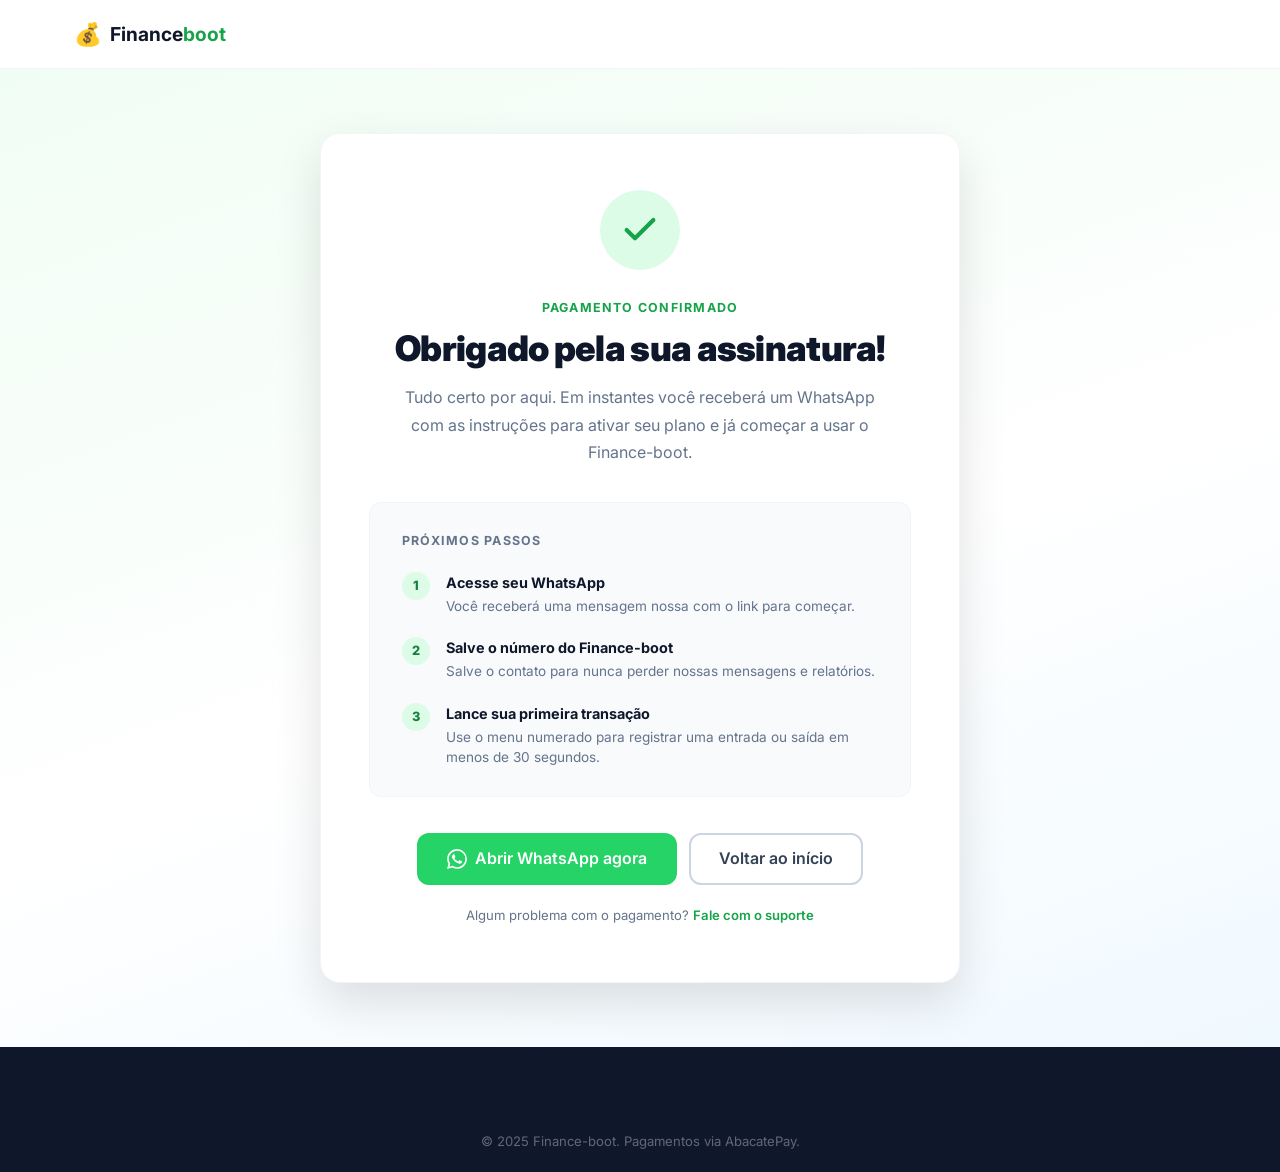
==== obrigado.html @ 18635891 "first commit" ====
<!DOCTYPE html>
<html lang="pt-BR">
<head>
  <meta charset="UTF-8" />
  <meta name="viewport" content="width=device-width, initial-scale=1.0" />
  <title>Compra confirmada — Finance-boot</title>
  <meta name="robots" content="noindex, nofollow" />
  <link rel="preconnect" href="https://fonts.googleapis.com" />
  <link rel="preconnect" href="https://fonts.gstatic.com" crossorigin />
  <link href="https://fonts.googleapis.com/css2?family=Inter:wght@400;500;600;700;800;900&display=swap" rel="stylesheet" />
  <link rel="stylesheet" href="style.css" />
</head>
<body>

  <!-- ========== NAVBAR ========== -->
  <header class="navbar">
    <div class="container navbar__inner">
      <a href="index.html" class="navbar__logo">
        <span class="logo-icon">💰</span>
        <span>Finance<strong>boot</strong></span>
      </a>
    </div>
  </header>

  <main class="thankyou-main">
    <div class="container">

      <!-- ========== SUCCESS CARD ========== -->
      <div class="thankyou-card">

        <div class="thankyou-icon">
          <div class="thankyou-icon__circle">
            <svg width="40" height="40" viewBox="0 0 24 24" fill="none" stroke="currentColor" stroke-width="2.5" stroke-linecap="round" stroke-linejoin="round">
              <polyline points="20 6 9 17 4 12"></polyline>
            </svg>
          </div>
        </div>

        <p class="thankyou-label">Pagamento confirmado</p>
        <h1 class="thankyou-title">Obrigado pela sua assinatura!</h1>
        <p class="thankyou-desc">
          Tudo certo por aqui. Em instantes você receberá um WhatsApp com as instruções para ativar seu plano e já começar a usar o Finance-boot.
        </p>

        <!-- ========== NEXT STEPS ========== -->
        <div class="next-steps">
          <p class="next-steps__title">Próximos passos</p>
          <div class="next-steps__list">
            <div class="next-step">
              <div class="next-step__num">1</div>
              <div class="next-step__text">
                <strong>Acesse seu WhatsApp</strong>
                <span>Você receberá uma mensagem nossa com o link para começar.</span>
              </div>
            </div>
            <div class="next-step">
              <div class="next-step__num">2</div>
              <div class="next-step__text">
                <strong>Salve o número do Finance-boot</strong>
                <span>Salve o contato para nunca perder nossas mensagens e relatórios.</span>
              </div>
            </div>
            <div class="next-step">
              <div class="next-step__num">3</div>
              <div class="next-step__text">
                <strong>Lance sua primeira transação</strong>
                <span>Use o menu numerado para registrar uma entrada ou saída em menos de 30 segundos.</span>
              </div>
            </div>
          </div>
        </div>

        <!-- ========== CTA ========== -->
        <div class="thankyou-actions">
          <a href="https://wa.me/5500000000000?text=Oi%2C+acabei+de+assinar+o+Finance-boot%21" target="_blank" class="btn btn--whatsapp btn--lg">
            <svg width="20" height="20" viewBox="0 0 24 24" fill="currentColor"><path d="M17.472 14.382c-.297-.149-1.758-.867-2.03-.967-.273-.099-.471-.148-.67.15-.197.297-.767.966-.94 1.164-.173.199-.347.223-.644.075-.297-.15-1.255-.463-2.39-1.475-.883-.788-1.48-1.761-1.653-2.059-.173-.297-.018-.458.13-.606.134-.133.298-.347.446-.52.149-.174.198-.298.298-.497.099-.198.05-.371-.025-.52-.075-.149-.669-1.612-.916-2.207-.242-.579-.487-.5-.669-.51-.173-.008-.371-.01-.57-.01-.198 0-.52.074-.792.372-.272.297-1.04 1.016-1.04 2.479 0 1.462 1.065 2.875 1.213 3.074.149.198 2.096 3.2 5.077 4.487.709.306 1.262.489 1.694.625.712.227 1.36.195 1.871.118.571-.085 1.758-.719 2.006-1.413.248-.694.248-1.289.173-1.413-.074-.124-.272-.198-.57-.347m-5.421 7.403h-.004a9.87 9.87 0 01-5.031-1.378l-.361-.214-3.741.982.998-3.648-.235-.374a9.86 9.86 0 01-1.51-5.26c.001-5.45 4.436-9.884 9.888-9.884 2.64 0 5.122 1.03 6.988 2.898a9.825 9.825 0 012.893 6.994c-.003 5.45-4.437 9.884-9.885 9.884m8.413-18.297A11.815 11.815 0 0012.05 0C5.495 0 .16 5.335.157 11.892c0 2.096.547 4.142 1.588 5.945L.057 24l6.305-1.654a11.882 11.882 0 005.683 1.448h.005c6.554 0 11.89-5.335 11.893-11.893a11.821 11.821 0 00-3.48-8.413z"/></svg>
            Abrir WhatsApp agora
          </a>
          <a href="index.html" class="btn btn--ghost btn--lg">Voltar ao início</a>
        </div>

        <p class="thankyou-help">
          Algum problema com o pagamento? <a href="https://wa.me/5500000000000?text=Preciso+de+ajuda+com+minha+assinatura" target="_blank">Fale com o suporte</a>
        </p>

      </div>

    </div>
  </main>

  <!-- ========== FOOTER ========== -->
  <footer class="footer">
    <div class="footer__bottom">
      <p>© 2025 Finance-boot. Pagamentos via AbacatePay.</p>
    </div>
  </footer>

  <script src="script.js"></script>
</body>
</html>
---- style.css ----
/* ============================================================
   Finance-boot — Landing Page Styles
   ============================================================ */

/* ---------- Reset & Base ---------- */
*, *::before, *::after { box-sizing: border-box; margin: 0; padding: 0; }

:root {
  --green:        #25D366;
  --green-dark:   #128C7E;
  --green-light:  #dcfce7;
  --primary:      #16a34a;
  --primary-dark: #15803d;
  --dark:         #0f172a;
  --dark-2:       #1e293b;
  --gray-700:     #334155;
  --gray-500:     #64748b;
  --gray-300:     #cbd5e1;
  --gray-100:     #f1f5f9;
  --gray-50:      #f8fafc;
  --white:        #ffffff;
  --gold:         #f59e0b;
  --radius-sm:    6px;
  --radius:       12px;
  --radius-lg:    20px;
  --shadow-sm:    0 1px 3px rgba(0,0,0,.08), 0 1px 2px rgba(0,0,0,.06);
  --shadow:       0 4px 16px rgba(0,0,0,.08);
  --shadow-lg:    0 20px 48px rgba(0,0,0,.12);
  --font:         'Inter', system-ui, -apple-system, sans-serif;
  --transition:   .2s ease;
}

html { scroll-behavior: smooth; font-size: 16px; }

body {
  font-family: var(--font);
  color: var(--dark);
  background: var(--white);
  line-height: 1.6;
  -webkit-font-smoothing: antialiased;
}

img { max-width: 100%; display: block; }
a { text-decoration: none; color: inherit; }

/* ---------- Container ---------- */
.container {
  width: 100%;
  max-width: 1180px;
  margin: 0 auto;
  padding: 0 24px;
}

/* ---------- Buttons ---------- */
.btn {
  display: inline-flex;
  align-items: center;
  gap: 8px;
  padding: 12px 24px;
  border-radius: var(--radius);
  font-family: var(--font);
  font-size: .95rem;
  font-weight: 600;
  cursor: pointer;
  transition: all var(--transition);
  border: 2px solid transparent;
  white-space: nowrap;
  line-height: 1.2;
}

.btn--primary {
  background: var(--primary);
  color: var(--white);
  border-color: var(--primary);
}
.btn--primary:hover { background: var(--primary-dark); border-color: var(--primary-dark); transform: translateY(-1px); box-shadow: 0 4px 12px rgba(22,163,74,.35); }

.btn--whatsapp {
  background: var(--green);
  color: var(--white);
  border-color: var(--green);
}
.btn--whatsapp:hover { background: var(--green-dark); border-color: var(--green-dark); transform: translateY(-1px); box-shadow: 0 4px 16px rgba(37,211,102,.4); }

.btn--outline {
  background: transparent;
  color: var(--primary);
  border-color: var(--primary);
}
.btn--outline:hover { background: var(--green-light); transform: translateY(-1px); }

.btn--ghost {
  background: transparent;
  color: var(--gray-700);
  border-color: var(--gray-300);
}
.btn--ghost:hover { background: var(--gray-100); }

.btn--lg { padding: 14px 28px; font-size: 1rem; }
.btn--xl { padding: 18px 40px; font-size: 1.1rem; border-radius: var(--radius-lg); }
.btn--full { width: 100%; justify-content: center; }

/* ---------- Navbar ---------- */
.navbar {
  position: sticky;
  top: 0;
  z-index: 100;
  background: rgba(255,255,255,.92);
  backdrop-filter: blur(12px);
  -webkit-backdrop-filter: blur(12px);
  border-bottom: 1px solid var(--gray-100);
}

.navbar__inner {
  display: flex;
  align-items: center;
  height: 68px;
  gap: 32px;
}

.navbar__logo {
  display: flex;
  align-items: center;
  gap: 8px;
  font-size: 1.2rem;
  font-weight: 700;
  color: var(--dark);
  flex-shrink: 0;
}
.navbar__logo strong { color: var(--primary); }
.logo-icon { font-size: 1.4rem; }

.navbar__links {
  display: flex;
  align-items: center;
  gap: 4px;
  margin-left: auto;
}
.navbar__links a {
  padding: 8px 14px;
  border-radius: var(--radius-sm);
  font-size: .9rem;
  font-weight: 500;
  color: var(--gray-700);
  transition: all var(--transition);
}
.navbar__links a:hover { background: var(--gray-100); color: var(--dark); }

.navbar__cta { margin-left: 8px; padding: 10px 20px; font-size: .9rem; }

.navbar__burger {
  display: none;
  flex-direction: column;
  gap: 5px;
  background: none;
  border: none;
  cursor: pointer;
  padding: 4px;
  margin-left: auto;
}
.navbar__burger span {
  display: block;
  width: 22px;
  height: 2px;
  background: var(--dark);
  border-radius: 2px;
  transition: all var(--transition);
}

.navbar__mobile {
  display: none;
  flex-direction: column;
  padding: 16px 24px 20px;
  gap: 4px;
  border-top: 1px solid var(--gray-100);
}
.navbar__mobile a {
  padding: 10px 14px;
  border-radius: var(--radius-sm);
  font-weight: 500;
  color: var(--gray-700);
}
.navbar__mobile a:hover { background: var(--gray-100); }
.navbar__mobile .btn { margin-top: 8px; justify-content: center; }
.navbar__mobile.open { display: flex; }

/* ---------- Hero ---------- */
.hero {
  padding: 80px 0 100px;
  background: linear-gradient(160deg, #f0fdf4 0%, #ffffff 55%, #f0f9ff 100%);
  overflow: hidden;
}

.hero__inner {
  display: grid;
  grid-template-columns: 1fr 1fr;
  gap: 64px;
  align-items: center;
}

.hero__badge {
  display: inline-flex;
  align-items: center;
  gap: 8px;
  background: var(--green-light);
  color: var(--primary-dark);
  padding: 6px 14px;
  border-radius: 100px;
  font-size: .82rem;
  font-weight: 600;
  margin-bottom: 24px;
}
.badge-dot {
  width: 7px;
  height: 7px;
  border-radius: 50%;
  background: var(--green);
  animation: pulse 2s infinite;
}
@keyframes pulse {
  0%, 100% { opacity: 1; }
  50% { opacity: .4; }
}

.hero__headline {
  font-size: clamp(2rem, 4vw, 3.25rem);
  font-weight: 900;
  line-height: 1.1;
  letter-spacing: -.02em;
  margin-bottom: 20px;
  color: var(--dark);
}
.highlight {
  color: var(--green);
  position: relative;
}

.hero__sub {
  font-size: 1.1rem;
  color: var(--gray-700);
  line-height: 1.7;
  margin-bottom: 36px;
  max-width: 520px;
}

.hero__actions {
  display: flex;
  gap: 12px;
  flex-wrap: wrap;
  margin-bottom: 20px;
}

.hero__proof {
  font-size: .82rem;
  color: var(--gray-500);
}

/* ---- Chat Mockup ---- */
.hero__visual {
  display: flex;
  justify-content: center;
  align-items: flex-start;
}

.chat-mockup {
  background: var(--white);
  border-radius: 20px;
  box-shadow: var(--shadow-lg);
  overflow: hidden;
  width: 100%;
  max-width: 380px;
  border: 1px solid var(--gray-100);
  animation: floatUp 6s ease-in-out infinite;
}
@keyframes floatUp {
  0%, 100% { transform: translateY(0); }
  50% { transform: translateY(-8px); }
}

.chat-mockup__header {
  background: var(--green-dark);
  color: var(--white);
  padding: 14px 18px;
  display: flex;
  align-items: center;
  gap: 12px;
}
.chat-avatar {
  width: 38px;
  height: 38px;
  background: rgba(255,255,255,.2);
  border-radius: 50%;
  display: flex;
  align-items: center;
  justify-content: center;
  font-size: 1.2rem;
  flex-shrink: 0;
}
.chat-mockup__header strong { display: block; font-size: .95rem; }
.online-dot { font-size: .72rem; opacity: .85; }

.chat-mockup__body {
  padding: 16px;
  display: flex;
  flex-direction: column;
  gap: 10px;
  background: #e5ddd5;
  max-height: 420px;
  overflow-y: auto;
}

.chat-bubble {
  max-width: 88%;
  padding: 10px 14px;
  border-radius: 12px;
  font-size: .82rem;
  line-height: 1.5;
}
.chat-bubble.bot {
  background: var(--white);
  align-self: flex-start;
  border-bottom-left-radius: 4px;
  box-shadow: 0 1px 3px rgba(0,0,0,.1);
}
.chat-bubble.user {
  background: #dcf8c6;
  align-self: flex-end;
  border-bottom-right-radius: 4px;
  box-shadow: 0 1px 3px rgba(0,0,0,.1);
}

/* ---------- Sections ---------- */
.section { padding: 96px 0; }
.section--alt { background: var(--gray-50); }

.section-header {
  text-align: center;
  margin-bottom: 56px;
}
.section-label {
  display: inline-block;
  font-size: .8rem;
  font-weight: 700;
  text-transform: uppercase;
  letter-spacing: .1em;
  color: var(--primary);
  margin-bottom: 12px;
}
.section-title {
  font-size: clamp(1.6rem, 3vw, 2.4rem);
  font-weight: 800;
  line-height: 1.2;
  letter-spacing: -.02em;
  color: var(--dark);
  margin-bottom: 16px;
}
.section-desc {
  font-size: 1.05rem;
  color: var(--gray-500);
  max-width: 560px;
  margin: 0 auto;
  line-height: 1.7;
}

/* ---------- Steps ---------- */
.steps {
  display: flex;
  align-items: flex-start;
  gap: 0;
  justify-content: center;
  flex-wrap: wrap;
}

.step {
  flex: 1;
  min-width: 200px;
  max-width: 280px;
  text-align: center;
  padding: 32px 24px;
  background: var(--white);
  border-radius: var(--radius-lg);
  box-shadow: var(--shadow-sm);
  border: 1px solid var(--gray-100);
  transition: all var(--transition);
}
.step:hover { box-shadow: var(--shadow); transform: translateY(-4px); }

.step__number {
  font-size: .72rem;
  font-weight: 800;
  color: var(--primary);
  letter-spacing: .1em;
  margin-bottom: 8px;
}
.step__icon {
  font-size: 2.4rem;
  margin-bottom: 16px;
}
.step h3 {
  font-size: 1.05rem;
  font-weight: 700;
  margin-bottom: 10px;
  color: var(--dark);
}
.step p { font-size: .88rem; color: var(--gray-500); line-height: 1.6; }

.step__arrow {
  font-size: 1.5rem;
  color: var(--gray-300);
  padding: 0 8px;
  align-self: center;
  flex-shrink: 0;
}

/* ---------- Features Grid ---------- */
.features-grid {
  display: grid;
  grid-template-columns: repeat(auto-fill, minmax(260px, 1fr));
  gap: 20px;
}

.feature-card {
  padding: 28px 24px;
  background: var(--white);
  border: 1px solid var(--gray-100);
  border-radius: var(--radius-lg);
  transition: all var(--transition);
}
.feature-card:hover {
  box-shadow: var(--shadow);
  border-color: var(--green-light);
  transform: translateY(-3px);
}
.feature-card__icon { font-size: 2rem; margin-bottom: 14px; }
.feature-card h3 { font-size: 1rem; font-weight: 700; margin-bottom: 8px; color: var(--dark); }
.feature-card p { font-size: .875rem; color: var(--gray-500); line-height: 1.6; }

/* ---------- Pricing ---------- */
.pricing-grid {
  display: grid;
  grid-template-columns: repeat(3, 1fr);
  gap: 24px;
  align-items: start;
}

.pricing-card {
  background: var(--white);
  border: 2px solid var(--gray-100);
  border-radius: var(--radius-lg);
  padding: 32px;
  position: relative;
  transition: all var(--transition);
}
.pricing-card:hover { box-shadow: var(--shadow); }

.pricing-card--featured {
  border-color: var(--green);
  box-shadow: 0 8px 32px rgba(37,211,102,.15);
  transform: scale(1.03);
}
.pricing-card--featured:hover { box-shadow: 0 12px 40px rgba(37,211,102,.25); }

.pricing-card__badge {
  position: absolute;
  top: -14px;
  left: 50%;
  transform: translateX(-50%);
  background: var(--green);
  color: var(--white);
  font-size: .75rem;
  font-weight: 700;
  padding: 4px 16px;
  border-radius: 100px;
  white-space: nowrap;
}

.pricing-card__header { margin-bottom: 28px; }
.pricing-card__name {
  font-size: .8rem;
  font-weight: 700;
  text-transform: uppercase;
  letter-spacing: .08em;
  color: var(--gray-500);
  margin-bottom: 12px;
}
.pricing-card__price {
  display: flex;
  align-items: baseline;
  gap: 4px;
  margin-bottom: 10px;
}
.price {
  font-size: 2.4rem;
  font-weight: 900;
  color: var(--dark);
  letter-spacing: -.03em;
}
.price-period { font-size: .9rem; color: var(--gray-500); }
.pricing-card__desc { font-size: .85rem; color: var(--gray-500); line-height: 1.5; }

.pricing-card__features {
  list-style: none;
  margin-bottom: 28px;
  display: flex;
  flex-direction: column;
  gap: 10px;
}
.pricing-card__features li {
  display: flex;
  align-items: flex-start;
  gap: 10px;
  font-size: .875rem;
  color: var(--gray-700);
  line-height: 1.4;
}
.pricing-card__features li.disabled { color: var(--gray-300); }
.check { color: var(--primary); font-weight: 700; flex-shrink: 0; }
.cross { color: var(--gray-300); flex-shrink: 0; }

.pricing-note {
  text-align: center;
  font-size: .85rem;
  color: var(--gray-500);
  margin-top: 32px;
}

/* ---------- Testimonials ---------- */
.testimonials-grid {
  display: grid;
  grid-template-columns: repeat(3, 1fr);
  gap: 24px;
}

.testimonial {
  background: var(--white);
  border: 1px solid var(--gray-100);
  border-radius: var(--radius-lg);
  padding: 28px;
  transition: all var(--transition);
}
.testimonial:hover { box-shadow: var(--shadow); transform: translateY(-3px); }

.testimonial__stars {
  color: var(--gold);
  font-size: 1rem;
  margin-bottom: 12px;
  letter-spacing: 2px;
}
.testimonial p {
  font-size: .9rem;
  color: var(--gray-700);
  line-height: 1.7;
  margin-bottom: 20px;
  font-style: italic;
}
.testimonial__author {
  display: flex;
  align-items: center;
  gap: 12px;
}
.testimonial__avatar {
  width: 38px;
  height: 38px;
  background: var(--green-light);
  color: var(--primary-dark);
  border-radius: 50%;
  display: flex;
  align-items: center;
  justify-content: center;
  font-weight: 800;
  font-size: 1rem;
  flex-shrink: 0;
}
.testimonial__author strong { display: block; font-size: .9rem; color: var(--dark); }
.testimonial__author span { font-size: .78rem; color: var(--gray-500); }

/* ---------- FAQ ---------- */
.faq-list {
  max-width: 720px;
  margin: 0 auto;
  display: flex;
  flex-direction: column;
  gap: 8px;
}

.faq-item {
  background: var(--white);
  border: 1px solid var(--gray-100);
  border-radius: var(--radius);
  overflow: hidden;
}

.faq-question {
  width: 100%;
  display: flex;
  align-items: center;
  justify-content: space-between;
  gap: 16px;
  padding: 20px 24px;
  background: none;
  border: none;
  font-family: var(--font);
  font-size: .95rem;
  font-weight: 600;
  color: var(--dark);
  cursor: pointer;
  text-align: left;
  transition: all var(--transition);
}
.faq-question:hover { background: var(--gray-50); }

.faq-icon {
  font-size: 1.3rem;
  font-weight: 400;
  color: var(--primary);
  flex-shrink: 0;
  transition: transform var(--transition);
}
.faq-item.open .faq-icon { transform: rotate(45deg); }

.faq-answer {
  display: none;
  padding: 0 24px 20px;
}
.faq-item.open .faq-answer { display: block; }
.faq-answer p {
  font-size: .9rem;
  color: var(--gray-700);
  line-height: 1.7;
}

/* ---------- CTA Final ---------- */
.cta-final {
  background: linear-gradient(135deg, var(--dark) 0%, var(--dark-2) 100%);
  padding: 100px 0;
  text-align: center;
}

.cta-final__inner h2 {
  font-size: clamp(1.8rem, 3.5vw, 2.6rem);
  font-weight: 900;
  color: var(--white);
  letter-spacing: -.02em;
  margin-bottom: 16px;
  line-height: 1.2;
}
.cta-final__inner p {
  font-size: 1.1rem;
  color: rgba(255,255,255,.7);
  margin-bottom: 36px;
}
.cta-final__note {
  margin-top: 20px !important;
  font-size: .85rem !important;
  color: rgba(255,255,255,.5) !important;
  margin-bottom: 0 !important;
}

/* ---------- Footer ---------- */
.footer {
  background: var(--dark);
  color: rgba(255,255,255,.7);
  padding: 64px 0 0;
}

.footer__inner {
  display: grid;
  grid-template-columns: 1.5fr 2fr;
  gap: 64px;
  padding-bottom: 48px;
  border-bottom: 1px solid rgba(255,255,255,.08);
}

.footer__brand .navbar__logo {
  color: var(--white);
  margin-bottom: 12px;
}
.footer__brand p {
  font-size: .875rem;
  line-height: 1.6;
  color: rgba(255,255,255,.5);
}

.footer__links {
  display: grid;
  grid-template-columns: repeat(3, 1fr);
  gap: 32px;
}

.footer__col h4 {
  font-size: .8rem;
  font-weight: 700;
  text-transform: uppercase;
  letter-spacing: .1em;
  color: var(--white);
  margin-bottom: 16px;
}
.footer__col a {
  display: block;
  font-size: .875rem;
  color: rgba(255,255,255,.5);
  margin-bottom: 10px;
  transition: color var(--transition);
}
.footer__col a:hover { color: var(--white); }

.footer__bottom {
  padding: 20px 0;
  text-align: center;
}
.footer__bottom p { font-size: .82rem; color: rgba(255,255,255,.35); }

/* ---------- Responsive ---------- */
@media (max-width: 1024px) {
  .pricing-grid { grid-template-columns: 1fr; max-width: 480px; margin: 0 auto; }
  .pricing-card--featured { transform: none; }
  .testimonials-grid { grid-template-columns: 1fr; max-width: 540px; margin: 0 auto; }
}

@media (max-width: 768px) {
  .navbar__links { display: none; }
  .navbar__cta { display: none; }
  .navbar__burger { display: flex; }

  .hero { padding: 56px 0 64px; }
  .hero__inner { grid-template-columns: 1fr; gap: 48px; }
  .hero__headline { font-size: 2.1rem; }
  .hero__visual { display: none; }

  .section { padding: 64px 0; }

  .steps { flex-direction: column; align-items: center; }
  .step__arrow { transform: rotate(90deg); padding: 4px 0; }
  .step { max-width: 100%; width: 100%; }

  .features-grid { grid-template-columns: 1fr; }

  .footer__inner { grid-template-columns: 1fr; gap: 40px; }
  .footer__links { grid-template-columns: repeat(2, 1fr); }
}

@media (max-width: 480px) {
  .hero__actions { flex-direction: column; }
  .hero__actions .btn { width: 100%; justify-content: center; }
  .footer__links { grid-template-columns: 1fr; }
}

/* ============================================================
   Thank You Page
   ============================================================ */

.thankyou-main {
  min-height: calc(100vh - 68px - 56px);
  display: flex;
  align-items: center;
  background: linear-gradient(160deg, #f0fdf4 0%, #ffffff 55%, #f0f9ff 100%);
  padding: 64px 0;
}

/* ---------- Card ---------- */
.thankyou-card {
  max-width: 640px;
  margin: 0 auto;
  background: var(--white);
  border: 1px solid var(--gray-100);
  border-radius: var(--radius-lg);
  box-shadow: var(--shadow-lg);
  padding: 56px 48px;
  text-align: center;
  animation: cardIn .5s ease both;
}

@keyframes cardIn {
  from { opacity: 0; transform: translateY(24px); }
  to   { opacity: 1; transform: translateY(0); }
}

/* ---------- Check icon ---------- */
.thankyou-icon {
  margin-bottom: 28px;
}

.thankyou-icon__circle {
  width: 80px;
  height: 80px;
  border-radius: 50%;
  background: var(--green-light);
  color: var(--primary);
  display: flex;
  align-items: center;
  justify-content: center;
  margin: 0 auto;
  animation: popIn .45s cubic-bezier(.175, .885, .32, 1.275) .15s both;
}

@keyframes popIn {
  from { opacity: 0; transform: scale(.6); }
  to   { opacity: 1; transform: scale(1); }
}

/* ---------- Heading ---------- */
.thankyou-label {
  font-size: .78rem;
  font-weight: 700;
  text-transform: uppercase;
  letter-spacing: .1em;
  color: var(--primary);
  margin-bottom: 10px;
}

.thankyou-title {
  font-size: clamp(1.6rem, 4vw, 2.2rem);
  font-weight: 900;
  letter-spacing: -.02em;
  line-height: 1.15;
  color: var(--dark);
  margin-bottom: 16px;
}

.thankyou-desc {
  font-size: 1rem;
  color: var(--gray-500);
  line-height: 1.7;
  max-width: 480px;
  margin: 0 auto 36px;
}

/* ---------- Next steps ---------- */
.next-steps {
  background: var(--gray-50);
  border: 1px solid var(--gray-100);
  border-radius: var(--radius);
  padding: 28px 32px;
  text-align: left;
  margin-bottom: 36px;
}

.next-steps__title {
  font-size: .78rem;
  font-weight: 700;
  text-transform: uppercase;
  letter-spacing: .1em;
  color: var(--gray-500);
  margin-bottom: 20px;
}

.next-steps__list {
  display: flex;
  flex-direction: column;
  gap: 20px;
}

.next-step {
  display: flex;
  align-items: flex-start;
  gap: 16px;
}

.next-step__num {
  width: 28px;
  height: 28px;
  border-radius: 50%;
  background: var(--green-light);
  color: var(--primary-dark);
  font-size: .8rem;
  font-weight: 800;
  display: flex;
  align-items: center;
  justify-content: center;
  flex-shrink: 0;
  margin-top: 1px;
}

.next-step__text {
  display: flex;
  flex-direction: column;
  gap: 2px;
}

.next-step__text strong {
  font-size: .9rem;
  font-weight: 700;
  color: var(--dark);
}

.next-step__text span {
  font-size: .85rem;
  color: var(--gray-500);
  line-height: 1.5;
}

/* ---------- Actions ---------- */
.thankyou-actions {
  display: flex;
  gap: 12px;
  justify-content: center;
  flex-wrap: wrap;
  margin-bottom: 20px;
}

/* ---------- Help ---------- */
.thankyou-help {
  font-size: .82rem;
  color: var(--gray-500);
}

.thankyou-help a {
  color: var(--primary);
  font-weight: 600;
  text-decoration: underline;
  text-decoration-color: transparent;
  transition: text-decoration-color var(--transition);
}

.thankyou-help a:hover {
  text-decoration-color: var(--primary);
}

@media (max-width: 640px) {
  .thankyou-card {
    padding: 40px 24px;
  }

  .next-steps {
    padding: 24px 20px;
  }

  .thankyou-actions {
    flex-direction: column;
  }

  .thankyou-actions .btn {
    width: 100%;
    justify-content: center;
  }
}
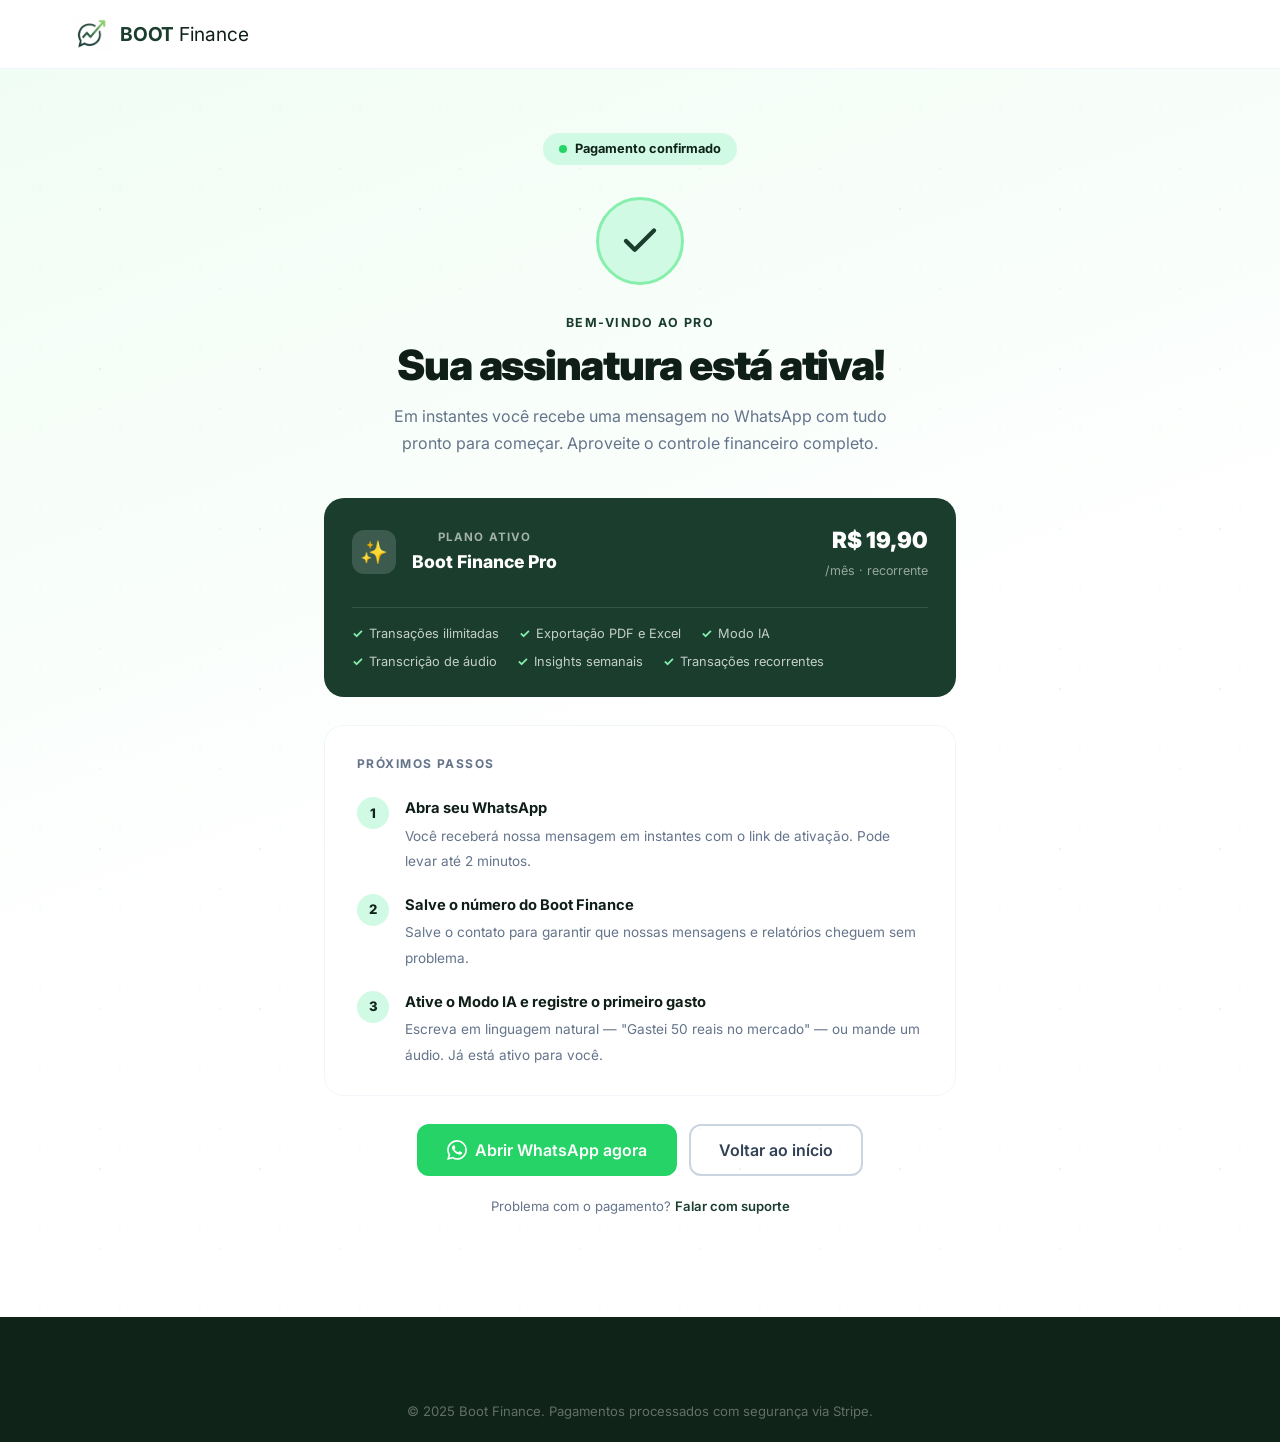
==== commit c542451b: "feat: add legal pages, redesign thank-you page, SEO enhancements - Add privacidade.html and termos.h" ====
--- a/obrigado.html
+++ b/obrigado.html
@@ -3,12 +3,286 @@
 <head>
   <meta charset="UTF-8" />
   <meta name="viewport" content="width=device-width, initial-scale=1.0" />
-  <title>Compra confirmada — Finance-boot</title>
+  <title>Compra confirmada — Boot Finance</title>
   <meta name="robots" content="noindex, nofollow" />
+  <link rel="icon" href="favicon.svg" type="image/svg+xml" />
   <link rel="preconnect" href="https://fonts.googleapis.com" />
   <link rel="preconnect" href="https://fonts.gstatic.com" crossorigin />
   <link href="https://fonts.googleapis.com/css2?family=Inter:wght@400;500;600;700;800;900&display=swap" rel="stylesheet" />
   <link rel="stylesheet" href="style.css" />
+  <style>
+    .ty-page {
+      min-height: calc(100vh - 68px - 56px);
+      padding: 64px 0 100px;
+      background: linear-gradient(160deg, #f0fdf4 0%, #ffffff 55%);
+      position: relative;
+      overflow: hidden;
+    }
+
+    /* confetti dots */
+    .ty-page::before {
+      content: '';
+      position: absolute;
+      inset: 0;
+      pointer-events: none;
+      background-image:
+        radial-gradient(circle, #25D366 1.5px, transparent 1.5px),
+        radial-gradient(circle, #52b87a 1px, transparent 1px),
+        radial-gradient(circle, #1a3d2e 1px, transparent 1px);
+      background-size: 80px 80px, 120px 120px, 160px 160px;
+      background-position: 0 0, 40px 40px, 20px 60px;
+      opacity: .06;
+    }
+
+    .ty-wrap {
+      position: relative;
+      z-index: 1;
+      max-width: 680px;
+      margin: 0 auto;
+      padding: 0 24px;
+    }
+
+    /* ---- top badge ---- */
+    .ty-status-badge {
+      display: inline-flex;
+      align-items: center;
+      gap: 8px;
+      background: var(--green-light);
+      color: var(--primary-dark);
+      font-size: .8rem;
+      font-weight: 700;
+      padding: 6px 16px;
+      border-radius: 100px;
+      margin-bottom: 32px;
+    }
+    .ty-status-dot {
+      width: 8px;
+      height: 8px;
+      border-radius: 50%;
+      background: var(--green);
+    }
+
+    /* ---- icon ---- */
+    .ty-icon {
+      margin-bottom: 28px;
+    }
+    .ty-icon__ring {
+      width: 88px;
+      height: 88px;
+      border-radius: 50%;
+      background: var(--green-light);
+      border: 3px solid #86efac;
+      color: var(--primary);
+      display: flex;
+      align-items: center;
+      justify-content: center;
+      margin: 0 auto;
+      animation: popIn .5s cubic-bezier(.175,.885,.32,1.275) both;
+    }
+    @keyframes popIn {
+      from { opacity: 0; transform: scale(.5); }
+      to   { opacity: 1; transform: scale(1); }
+    }
+
+    /* ---- heading ---- */
+    .ty-eyebrow {
+      font-size: .78rem;
+      font-weight: 700;
+      text-transform: uppercase;
+      letter-spacing: .12em;
+      color: var(--primary);
+      margin-bottom: 10px;
+    }
+    .ty-heading {
+      font-size: clamp(1.8rem, 4vw, 2.6rem);
+      font-weight: 900;
+      letter-spacing: -.03em;
+      line-height: 1.1;
+      color: var(--dark);
+      margin-bottom: 14px;
+    }
+    .ty-sub {
+      font-size: 1rem;
+      color: var(--gray-500);
+      line-height: 1.7;
+      max-width: 520px;
+      margin: 0 auto 40px;
+    }
+
+    /* ---- plan summary card ---- */
+    .ty-plan-card {
+      background: var(--primary);
+      border-radius: var(--radius-lg);
+      padding: 24px 28px;
+      display: flex;
+      align-items: center;
+      justify-content: space-between;
+      gap: 20px;
+      margin-bottom: 28px;
+      color: var(--white);
+      flex-wrap: wrap;
+      animation: slideUp .4s ease .15s both;
+    }
+    @keyframes slideUp {
+      from { opacity: 0; transform: translateY(16px); }
+      to   { opacity: 1; transform: translateY(0); }
+    }
+    .ty-plan-info {
+      display: flex;
+      align-items: center;
+      gap: 16px;
+    }
+    .ty-plan-icon {
+      width: 44px;
+      height: 44px;
+      border-radius: 12px;
+      background: rgba(255,255,255,.15);
+      display: flex;
+      align-items: center;
+      justify-content: center;
+      font-size: 1.4rem;
+      flex-shrink: 0;
+    }
+    .ty-plan-name {
+      font-size: .72rem;
+      font-weight: 700;
+      text-transform: uppercase;
+      letter-spacing: .1em;
+      color: rgba(255,255,255,.6);
+      margin-bottom: 2px;
+    }
+    .ty-plan-label {
+      font-size: 1.1rem;
+      font-weight: 800;
+      color: var(--white);
+    }
+    .ty-plan-price {
+      text-align: right;
+      flex-shrink: 0;
+    }
+    .ty-plan-price strong {
+      display: block;
+      font-size: 1.4rem;
+      font-weight: 900;
+      color: var(--white);
+    }
+    .ty-plan-price span {
+      font-size: .78rem;
+      color: rgba(255,255,255,.55);
+    }
+    .ty-plan-features {
+      width: 100%;
+      display: flex;
+      flex-wrap: wrap;
+      gap: 8px 20px;
+      padding-top: 16px;
+      border-top: 1px solid rgba(255,255,255,.12);
+      margin-top: 4px;
+    }
+    .ty-plan-feature {
+      font-size: .8rem;
+      color: rgba(255,255,255,.75);
+      display: flex;
+      align-items: center;
+      gap: 6px;
+    }
+    .ty-plan-feature::before {
+      content: '✓';
+      color: #86efac;
+      font-weight: 700;
+    }
+
+    /* ---- next steps ---- */
+    .ty-steps {
+      background: var(--white);
+      border: 1px solid var(--gray-100);
+      border-radius: var(--radius-lg);
+      padding: 28px 32px;
+      margin-bottom: 28px;
+      text-align: left;
+      animation: slideUp .4s ease .25s both;
+    }
+    .ty-steps__title {
+      font-size: .75rem;
+      font-weight: 700;
+      text-transform: uppercase;
+      letter-spacing: .12em;
+      color: var(--gray-500);
+      margin-bottom: 24px;
+    }
+    .ty-steps__list {
+      display: flex;
+      flex-direction: column;
+      gap: 20px;
+    }
+    .ty-step {
+      display: flex;
+      align-items: flex-start;
+      gap: 16px;
+    }
+    .ty-step__num {
+      width: 32px;
+      height: 32px;
+      border-radius: 50%;
+      background: var(--green-light);
+      color: var(--primary-dark);
+      font-size: .82rem;
+      font-weight: 800;
+      display: flex;
+      align-items: center;
+      justify-content: center;
+      flex-shrink: 0;
+    }
+    .ty-step__body strong {
+      display: block;
+      font-size: .92rem;
+      font-weight: 700;
+      color: var(--dark);
+      margin-bottom: 2px;
+    }
+    .ty-step__body span {
+      font-size: .85rem;
+      color: var(--gray-500);
+      line-height: 1.5;
+    }
+
+    /* ---- actions ---- */
+    .ty-actions {
+      display: flex;
+      gap: 12px;
+      justify-content: center;
+      flex-wrap: wrap;
+      margin-bottom: 20px;
+      animation: slideUp .4s ease .35s both;
+    }
+
+    .ty-help {
+      font-size: .82rem;
+      color: var(--gray-500);
+      animation: slideUp .4s ease .4s both;
+    }
+    .ty-help a {
+      color: var(--primary);
+      font-weight: 600;
+      text-decoration: underline;
+      text-decoration-color: transparent;
+      transition: text-decoration-color var(--transition);
+    }
+    .ty-help a:hover { text-decoration-color: var(--primary); }
+
+    /* ---- layout: text-center on card ---- */
+    .ty-wrap { text-align: center; }
+    .ty-steps { text-align: left; }
+
+    /* ---- responsive ---- */
+    @media (max-width: 600px) {
+      .ty-plan-card { flex-direction: column; align-items: flex-start; }
+      .ty-plan-price { text-align: left; }
+      .ty-steps { padding: 24px 20px; }
+      .ty-actions { flex-direction: column; }
+      .ty-actions .btn { width: 100%; justify-content: center; }
+    }
+  </style>
 </head>
 <body>
 
@@ -16,74 +290,95 @@
   <header class="navbar">
     <div class="container navbar__inner">
       <a href="index.html" class="navbar__logo">
-        <span class="logo-icon">💰</span>
-        <span>Finance<strong>boot</strong></span>
+        <img src="image/logo-icon.png" class="logo-img" width="38" height="38" alt="Boot Finance icon">
+        <span><strong>BOOT</strong> Finance</span>
       </a>
     </div>
   </header>
 
-  <main class="thankyou-main">
-    <div class="container">
-
-      <!-- ========== SUCCESS CARD ========== -->
-      <div class="thankyou-card">
-
-        <div class="thankyou-icon">
-          <div class="thankyou-icon__circle">
-            <svg width="40" height="40" viewBox="0 0 24 24" fill="none" stroke="currentColor" stroke-width="2.5" stroke-linecap="round" stroke-linejoin="round">
-              <polyline points="20 6 9 17 4 12"></polyline>
-            </svg>
+  <main class="ty-page">
+    <div class="ty-wrap">
+
+      <div class="ty-status-badge">
+        <span class="ty-status-dot"></span>
+        Pagamento confirmado
+      </div>
+
+      <div class="ty-icon">
+        <div class="ty-icon__ring">
+          <svg width="42" height="42" viewBox="0 0 24 24" fill="none" stroke="currentColor" stroke-width="2.5" stroke-linecap="round" stroke-linejoin="round">
+            <polyline points="20 6 9 17 4 12"></polyline>
+          </svg>
+        </div>
+      </div>
+
+      <p class="ty-eyebrow">Bem-vindo ao Pro</p>
+      <h1 class="ty-heading">Sua assinatura está ativa!</h1>
+      <p class="ty-sub">Em instantes você recebe uma mensagem no WhatsApp com tudo pronto para começar. Aproveite o controle financeiro completo.</p>
+
+      <!-- plano contratado -->
+      <div class="ty-plan-card">
+        <div class="ty-plan-info">
+          <div class="ty-plan-icon">✨</div>
+          <div>
+            <p class="ty-plan-name">Plano ativo</p>
+            <p class="ty-plan-label">Boot Finance Pro</p>
           </div>
         </div>
-
-        <p class="thankyou-label">Pagamento confirmado</p>
-        <h1 class="thankyou-title">Obrigado pela sua assinatura!</h1>
-        <p class="thankyou-desc">
-          Tudo certo por aqui. Em instantes você receberá um WhatsApp com as instruções para ativar seu plano e já começar a usar o Finance-boot.
-        </p>
-
-        <!-- ========== NEXT STEPS ========== -->
-        <div class="next-steps">
-          <p class="next-steps__title">Próximos passos</p>
-          <div class="next-steps__list">
-            <div class="next-step">
-              <div class="next-step__num">1</div>
-              <div class="next-step__text">
-                <strong>Acesse seu WhatsApp</strong>
-                <span>Você receberá uma mensagem nossa com o link para começar.</span>
-              </div>
-            </div>
-            <div class="next-step">
-              <div class="next-step__num">2</div>
-              <div class="next-step__text">
-                <strong>Salve o número do Finance-boot</strong>
-                <span>Salve o contato para nunca perder nossas mensagens e relatórios.</span>
-              </div>
-            </div>
-            <div class="next-step">
-              <div class="next-step__num">3</div>
-              <div class="next-step__text">
-                <strong>Lance sua primeira transação</strong>
-                <span>Use o menu numerado para registrar uma entrada ou saída em menos de 30 segundos.</span>
-              </div>
+        <div class="ty-plan-price">
+          <strong>R$ 19,90</strong>
+          <span>/mês · recorrente</span>
+        </div>
+        <div class="ty-plan-features">
+          <span class="ty-plan-feature">Transações ilimitadas</span>
+          <span class="ty-plan-feature">Exportação PDF e Excel</span>
+          <span class="ty-plan-feature">Modo IA</span>
+          <span class="ty-plan-feature">Transcrição de áudio</span>
+          <span class="ty-plan-feature">Insights semanais</span>
+          <span class="ty-plan-feature">Transações recorrentes</span>
+        </div>
+      </div>
+
+      <!-- próximos passos -->
+      <div class="ty-steps">
+        <p class="ty-steps__title">Próximos passos</p>
+        <div class="ty-steps__list">
+          <div class="ty-step">
+            <div class="ty-step__num">1</div>
+            <div class="ty-step__body">
+              <strong>Abra seu WhatsApp</strong>
+              <span>Você receberá nossa mensagem em instantes com o link de ativação. Pode levar até 2 minutos.</span>
             </div>
           </div>
-        </div>
-
-        <!-- ========== CTA ========== -->
-        <div class="thankyou-actions">
-          <a href="https://wa.me/5500000000000?text=Oi%2C+acabei+de+assinar+o+Finance-boot%21" target="_blank" class="btn btn--whatsapp btn--lg">
-            <svg width="20" height="20" viewBox="0 0 24 24" fill="currentColor"><path d="M17.472 14.382c-.297-.149-1.758-.867-2.03-.967-.273-.099-.471-.148-.67.15-.197.297-.767.966-.94 1.164-.173.199-.347.223-.644.075-.297-.15-1.255-.463-2.39-1.475-.883-.788-1.48-1.761-1.653-2.059-.173-.297-.018-.458.13-.606.134-.133.298-.347.446-.52.149-.174.198-.298.298-.497.099-.198.05-.371-.025-.52-.075-.149-.669-1.612-.916-2.207-.242-.579-.487-.5-.669-.51-.173-.008-.371-.01-.57-.01-.198 0-.52.074-.792.372-.272.297-1.04 1.016-1.04 2.479 0 1.462 1.065 2.875 1.213 3.074.149.198 2.096 3.2 5.077 4.487.709.306 1.262.489 1.694.625.712.227 1.36.195 1.871.118.571-.085 1.758-.719 2.006-1.413.248-.694.248-1.289.173-1.413-.074-.124-.272-.198-.57-.347m-5.421 7.403h-.004a9.87 9.87 0 01-5.031-1.378l-.361-.214-3.741.982.998-3.648-.235-.374a9.86 9.86 0 01-1.51-5.26c.001-5.45 4.436-9.884 9.888-9.884 2.64 0 5.122 1.03 6.988 2.898a9.825 9.825 0 012.893 6.994c-.003 5.45-4.437 9.884-9.885 9.884m8.413-18.297A11.815 11.815 0 0012.05 0C5.495 0 .16 5.335.157 11.892c0 2.096.547 4.142 1.588 5.945L.057 24l6.305-1.654a11.882 11.882 0 005.683 1.448h.005c6.554 0 11.89-5.335 11.893-11.893a11.821 11.821 0 00-3.48-8.413z"/></svg>
-            Abrir WhatsApp agora
-          </a>
-          <a href="index.html" class="btn btn--ghost btn--lg">Voltar ao início</a>
-        </div>
-
-        <p class="thankyou-help">
-          Algum problema com o pagamento? <a href="https://wa.me/5500000000000?text=Preciso+de+ajuda+com+minha+assinatura" target="_blank">Fale com o suporte</a>
-        </p>
-
-      </div>
+          <div class="ty-step">
+            <div class="ty-step__num">2</div>
+            <div class="ty-step__body">
+              <strong>Salve o número do Boot Finance</strong>
+              <span>Salve o contato para garantir que nossas mensagens e relatórios cheguem sem problema.</span>
+            </div>
+          </div>
+          <div class="ty-step">
+            <div class="ty-step__num">3</div>
+            <div class="ty-step__body">
+              <strong>Ative o Modo IA e registre o primeiro gasto</strong>
+              <span>Escreva em linguagem natural — "Gastei 50 reais no mercado" — ou mande um áudio. Já está ativo para você.</span>
+            </div>
+          </div>
+        </div>
+      </div>
+
+      <!-- CTA -->
+      <div class="ty-actions">
+        <a href="https://wa.me/554784723085?text=Oi%2C+acabei+de+assinar+o+plano+Pro+do+Finance-boot%21" target="_blank" class="btn btn--whatsapp btn--lg">
+          <svg width="20" height="20" viewBox="0 0 24 24" fill="currentColor"><path d="M17.472 14.382c-.297-.149-1.758-.867-2.03-.967-.273-.099-.471-.148-.67.15-.197.297-.767.966-.94 1.164-.173.199-.347.223-.644.075-.297-.15-1.255-.463-2.39-1.475-.883-.788-1.48-1.761-1.653-2.059-.173-.297-.018-.458.13-.606.134-.133.298-.347.446-.52.149-.174.198-.298.298-.497.099-.198.05-.371-.025-.52-.075-.149-.669-1.612-.916-2.207-.242-.579-.487-.5-.669-.51-.173-.008-.371-.01-.57-.01-.198 0-.52.074-.792.372-.272.297-1.04 1.016-1.04 2.479 0 1.462 1.065 2.875 1.213 3.074.149.198 2.096 3.2 5.077 4.487.709.306 1.262.489 1.694.625.712.227 1.36.195 1.871.118.571-.085 1.758-.719 2.006-1.413.248-.694.248-1.289.173-1.413-.074-.124-.272-.198-.57-.347m-5.421 7.403h-.004a9.87 9.87 0 01-5.031-1.378l-.361-.214-3.741.982.998-3.648-.235-.374a9.86 9.86 0 01-1.51-5.26c.001-5.45 4.436-9.884 9.888-9.884 2.64 0 5.122 1.03 6.988 2.898a9.825 9.825 0 012.893 6.994c-.003 5.45-4.437 9.884-9.885 9.884m8.413-18.297A11.815 11.815 0 0012.05 0C5.495 0 .16 5.335.157 11.892c0 2.096.547 4.142 1.588 5.945L.057 24l6.305-1.654a11.882 11.882 0 005.683 1.448h.005c6.554 0 11.89-5.335 11.893-11.893a11.821 11.821 0 00-3.48-8.413z"/></svg>
+          Abrir WhatsApp agora
+        </a>
+        <a href="index.html" class="btn btn--ghost btn--lg">Voltar ao início</a>
+      </div>
+
+      <p class="ty-help">
+        Problema com o pagamento? <a href="https://wa.me/554784723085?text=Preciso+de+ajuda+com+minha+assinatura+Pro" target="_blank">Falar com suporte</a>
+      </p>
 
     </div>
   </main>
@@ -91,7 +386,7 @@
   <!-- ========== FOOTER ========== -->
   <footer class="footer">
     <div class="footer__bottom">
-      <p>© 2025 Finance-boot. Pagamentos via AbacatePay.</p>
+      <p>© 2025 Boot Finance. Pagamentos processados com segurança via Stripe.</p>
     </div>
   </footer>
 
--- a/style.css
+++ b/style.css
@@ -8,16 +8,18 @@
 :root {
   --green:        #25D366;
   --green-dark:   #128C7E;
-  --green-light:  #dcfce7;
-  --primary:      #16a34a;
-  --primary-dark: #15803d;
-  --dark:         #0f172a;
-  --dark-2:       #1e293b;
+  --green-light:  #d1fae5;
+  --primary:      #1a3d2e;
+  --primary-dark: #0f2318;
+  --primary-mid:  #256337;
+  --brand-accent: #52b87a;
+  --dark:         #0f1f18;
+  --dark-2:       #1a3d2e;
   --gray-700:     #334155;
   --gray-500:     #64748b;
   --gray-300:     #cbd5e1;
   --gray-100:     #f1f5f9;
-  --gray-50:      #f8fafc;
+  --gray-50:      #f8fafb;
   --white:        #ffffff;
   --gold:         #f59e0b;
   --radius-sm:    6px;
@@ -127,8 +129,18 @@
   color: var(--dark);
   flex-shrink: 0;
 }
-.navbar__logo strong { color: var(--primary); }
-.logo-icon { font-size: 1.4rem; }
+.navbar__logo strong {
+  color: var(--primary);
+  text-transform: uppercase;
+  letter-spacing: -0.01em;
+}
+.navbar__logo span { font-weight: 400; color: var(--dark); }
+.logo-svg { flex-shrink: 0; }
+.logo-img {
+  flex-shrink: 0;
+  object-fit: contain;
+  display: block;
+}
 
 .navbar__links {
   display: flex;
@@ -187,9 +199,21 @@
 /* ---------- Hero ---------- */
 .hero {
   padding: 80px 0 100px;
-  background: linear-gradient(160deg, #f0fdf4 0%, #ffffff 55%, #f0f9ff 100%);
+  background: linear-gradient(160deg, #f0fdf4 0%, #ffffff 60%);
   overflow: hidden;
-}
+  position: relative;
+}
+.hero::before {
+  content: '';
+  position: absolute;
+  inset: 0;
+  pointer-events: none;
+  z-index: 0;
+  background-image: url("data:image/svg+xml,%3Csvg xmlns='http://www.w3.org/2000/svg' width='1440' height='560' preserveAspectRatio='none'%3E%3Cpath d='M0 380 Q360 290 720 380 Q1080 470 1440 380 L1440 560 L0 560Z' fill='%231a3d2e' fill-opacity='0.035'/%3E%3Cpath d='M0 430 Q360 350 720 430 Q1080 510 1440 430 L1440 560 L0 560Z' fill='%231a3d2e' fill-opacity='0.025'/%3E%3Cpath d='M0 480 Q360 420 720 480 Q1080 540 1440 480 L1440 560 L0 560Z' fill='%231a3d2e' fill-opacity='0.02'/%3E%3Cpath d='M0 280 Q240 240 480 270 Q720 300 960 260 Q1200 220 1440 250' stroke='%231a3d2e' stroke-width='1' fill='none' stroke-opacity='0.04'/%3E%3Cpath d='M0 320 Q300 280 600 310 Q900 340 1200 300 Q1320 285 1440 295' stroke='%231a3d2e' stroke-width='1' fill='none' stroke-opacity='0.03'/%3E%3C/svg%3E");
+  background-size: cover;
+  background-position: bottom;
+}
+.hero__inner { position: relative; z-index: 1; }
 
 .hero__inner {
   display: grid;
@@ -223,16 +247,18 @@
 }
 
 .hero__headline {
-  font-size: clamp(2rem, 4vw, 3.25rem);
+  font-size: clamp(2.1rem, 4vw, 3.4rem);
   font-weight: 900;
-  line-height: 1.1;
-  letter-spacing: -.02em;
+  line-height: 1.08;
+  letter-spacing: -.03em;
   margin-bottom: 20px;
   color: var(--dark);
+  text-transform: uppercase;
 }
 .highlight {
   color: var(--green);
   position: relative;
+  font-style: normal;
 }
 
 .hero__sub {
@@ -278,7 +304,7 @@
 }
 
 .chat-mockup__header {
-  background: var(--green-dark);
+  background: var(--primary);
   color: var(--white);
   padding: 14px 18px;
   display: flex;
@@ -288,13 +314,23 @@
 .chat-avatar {
   width: 38px;
   height: 38px;
-  background: rgba(255,255,255,.2);
+  background: white;
   border-radius: 50%;
   display: flex;
   align-items: center;
   justify-content: center;
   font-size: 1.2rem;
   flex-shrink: 0;
+  overflow: hidden;
+  position: relative;
+}
+.chat-avatar img {
+  width: 160%;
+  height: auto;
+  position: absolute;
+  left: 57%;
+  top: 56%;
+  transform: translate(-50%, -59%);
 }
 .chat-mockup__header strong { display: block; font-size: .95rem; }
 .online-dot { font-size: .72rem; opacity: .85; }
@@ -331,7 +367,23 @@
 
 /* ---------- Sections ---------- */
 .section { padding: 96px 0; }
-.section--alt { background: var(--gray-50); }
+.section--alt {
+  background: var(--gray-50);
+  position: relative;
+  overflow: hidden;
+}
+.section--alt::after {
+  content: '';
+  position: absolute;
+  bottom: 0;
+  right: 0;
+  width: 600px;
+  height: 300px;
+  pointer-events: none;
+  background-image: url("data:image/svg+xml,%3Csvg xmlns='http://www.w3.org/2000/svg' width='600' height='300'%3E%3Cpath d='M600 0 Q450 80 300 50 Q150 20 0 100' stroke='%231a3d2e' stroke-width='1.5' fill='none' stroke-opacity='0.05'/%3E%3Cpath d='M600 60 Q420 130 260 110 Q100 90 0 160' stroke='%231a3d2e' stroke-width='1.5' fill='none' stroke-opacity='0.04'/%3E%3Cpath d='M600 120 Q400 180 220 170 Q60 160 0 220' stroke='%231a3d2e' stroke-width='1.5' fill='none' stroke-opacity='0.03'/%3E%3C/svg%3E");
+  background-repeat: no-repeat;
+  background-position: bottom right;
+}
 
 .section-header {
   text-align: center;
@@ -454,18 +506,18 @@
 .pricing-card:hover { box-shadow: var(--shadow); }
 
 .pricing-card--featured {
-  border-color: var(--green);
-  box-shadow: 0 8px 32px rgba(37,211,102,.15);
+  border-color: var(--primary);
+  box-shadow: 0 8px 32px rgba(26,61,46,.18);
   transform: scale(1.03);
 }
-.pricing-card--featured:hover { box-shadow: 0 12px 40px rgba(37,211,102,.25); }
+.pricing-card--featured:hover { box-shadow: 0 12px 40px rgba(26,61,46,.28); }
 
 .pricing-card__badge {
   position: absolute;
   top: -14px;
   left: 50%;
   transform: translateX(-50%);
-  background: var(--green);
+  background: var(--primary);
   color: var(--white);
   font-size: .75rem;
   font-weight: 700;
@@ -631,10 +683,21 @@
 
 /* ---------- CTA Final ---------- */
 .cta-final {
-  background: linear-gradient(135deg, var(--dark) 0%, var(--dark-2) 100%);
+  background: linear-gradient(135deg, var(--primary-dark) 0%, var(--primary) 100%);
   padding: 100px 0;
   text-align: center;
-}
+  position: relative;
+  overflow: hidden;
+}
+.cta-final::before {
+  content: '';
+  position: absolute;
+  inset: 0;
+  pointer-events: none;
+  background-image: url("data:image/svg+xml,%3Csvg xmlns='http://www.w3.org/2000/svg' width='1440' height='400'%3E%3Cpath d='M0 200 Q360 120 720 200 Q1080 280 1440 200' stroke='white' stroke-width='1' fill='none' stroke-opacity='0.06'/%3E%3Cpath d='M0 260 Q360 180 720 260 Q1080 340 1440 260' stroke='white' stroke-width='1' fill='none' stroke-opacity='0.04'/%3E%3Cpath d='M0 320 Q360 260 720 320 Q1080 380 1440 320' stroke='white' stroke-width='1' fill='none' stroke-opacity='0.03'/%3E%3C/svg%3E");
+  background-size: cover;
+}
+.cta-final__inner { position: relative; z-index: 1; }
 
 .cta-final__inner h2 {
   font-size: clamp(1.8rem, 3.5vw, 2.6rem);
@@ -658,7 +721,7 @@
 
 /* ---------- Footer ---------- */
 .footer {
-  background: var(--dark);
+  background: var(--primary-dark);
   color: rgba(255,255,255,.7);
   padding: 64px 0 0;
 }
@@ -675,6 +738,8 @@
   color: var(--white);
   margin-bottom: 12px;
 }
+.footer__brand .navbar__logo strong { color: var(--brand-accent); }
+.footer__brand .navbar__logo span { color: var(--white); }
 .footer__brand p {
   font-size: .875rem;
   line-height: 1.6;
@@ -710,6 +775,146 @@
 }
 .footer__bottom p { font-size: .82rem; color: rgba(255,255,255,.35); }
 
+/* ---------- AI Section ---------- */
+.ai-section {
+  background: linear-gradient(160deg, #f0fdf4 0%, #ffffff 50%, #f0fdf4 100%);
+  position: relative;
+  overflow: hidden;
+}
+.ai-section::before {
+  content: '';
+  position: absolute;
+  top: 0;
+  left: 0;
+  width: 100%;
+  height: 100%;
+  pointer-events: none;
+  background-image: url("data:image/svg+xml,%3Csvg xmlns='http://www.w3.org/2000/svg' width='800' height='400'%3E%3Cpath d='M0 200 Q200 140 400 180 Q600 220 800 160' stroke='%231a3d2e' stroke-width='1.5' fill='none' stroke-opacity='0.05'/%3E%3Cpath d='M0 260 Q220 200 440 240 Q620 270 800 220' stroke='%231a3d2e' stroke-width='1.5' fill='none' stroke-opacity='0.04'/%3E%3C/svg%3E");
+  background-size: cover;
+}
+
+.ai-badge {
+  display: inline-flex;
+  align-items: center;
+  gap: 6px;
+  background: linear-gradient(135deg, var(--primary), var(--primary-mid));
+  color: #fff;
+  font-size: .72rem;
+  font-weight: 700;
+  text-transform: uppercase;
+  letter-spacing: .08em;
+  padding: 4px 10px;
+  border-radius: 999px;
+  vertical-align: middle;
+  margin-left: 6px;
+}
+
+.ai-layout {
+  display: grid;
+  grid-template-columns: 1fr 1fr;
+  gap: 64px;
+  align-items: center;
+  margin-top: 16px;
+}
+
+.ai-features-list {
+  display: flex;
+  flex-direction: column;
+  gap: 32px;
+}
+
+.ai-feature-item {
+  display: flex;
+  gap: 20px;
+  align-items: flex-start;
+}
+
+.ai-feature-icon {
+  font-size: 2rem;
+  flex-shrink: 0;
+  line-height: 1;
+  margin-top: 2px;
+}
+
+.ai-feature-item h3 {
+  font-size: 1.05rem;
+  font-weight: 700;
+  color: var(--dark);
+  margin-bottom: 6px;
+}
+
+.ai-feature-item p {
+  font-size: .9rem;
+  color: var(--gray-700);
+  line-height: 1.65;
+}
+
+.ai-cta-row {
+  display: flex;
+  align-items: center;
+  gap: 16px;
+  flex-wrap: wrap;
+  padding-top: 8px;
+}
+
+.ai-plan-badge {
+  display: inline-block;
+  background: rgba(26,61,46,0.08);
+  color: var(--primary);
+  border: 1px solid #bbf7d0;
+  font-size: .78rem;
+  font-weight: 700;
+  padding: 5px 12px;
+  border-radius: 999px;
+}
+
+.ai-audio-bubble {
+  font-style: italic;
+  opacity: .85;
+}
+
+/* Navbar IA link */
+.navbar__link--ia {
+  display: inline-flex;
+  align-items: center;
+  gap: 6px;
+}
+
+.nav-badge-new {
+  background: var(--primary);
+  color: #fff;
+  font-size: .6rem;
+  font-weight: 800;
+  text-transform: uppercase;
+  padding: 2px 6px;
+  border-radius: 999px;
+  letter-spacing: .05em;
+}
+
+/* Feature card AI variant */
+.feature-card--ai {
+  border-color: #bbf7d0;
+  background: linear-gradient(160deg, #f0fdf4 0%, #ffffff 100%);
+}
+
+.feature-badge-pro {
+  display: inline-block;
+  background: linear-gradient(135deg, var(--primary), var(--primary-mid));
+  color: #fff;
+  font-size: .62rem;
+  font-weight: 700;
+  padding: 2px 7px;
+  border-radius: 999px;
+  vertical-align: middle;
+  margin-left: 4px;
+  letter-spacing: .04em;
+}
+
+/* Pricing AI checkmarks */
+.check--ai {
+  color: var(--brand-accent) !important;
+}
+
 /* ---------- Responsive ---------- */
 @media (max-width: 1024px) {
   .pricing-grid { grid-template-columns: 1fr; max-width: 480px; margin: 0 auto; }
@@ -734,6 +939,9 @@
   .step { max-width: 100%; width: 100%; }
 
   .features-grid { grid-template-columns: 1fr; }
+
+  .ai-layout { grid-template-columns: 1fr; gap: 40px; }
+  .ai-mockup { order: -1; }
 
   .footer__inner { grid-template-columns: 1fr; gap: 40px; }
   .footer__links { grid-template-columns: repeat(2, 1fr); }
